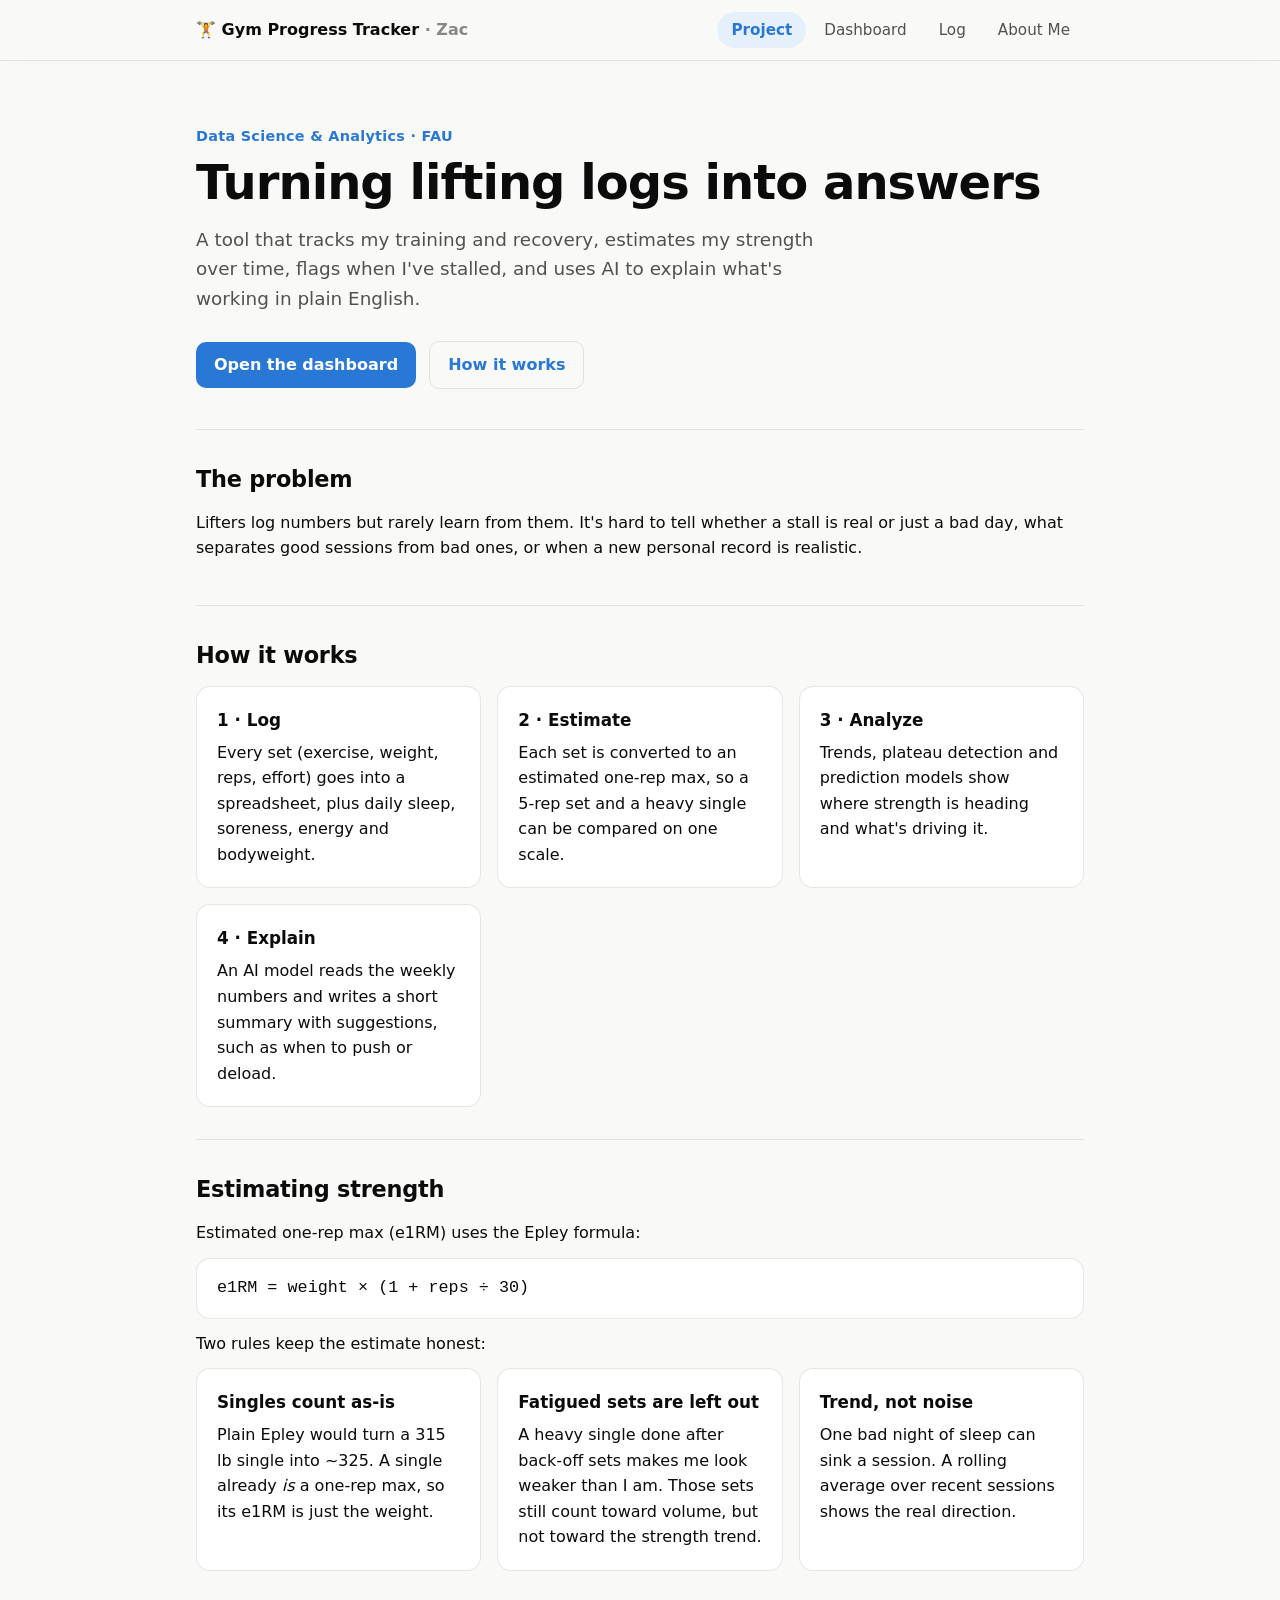
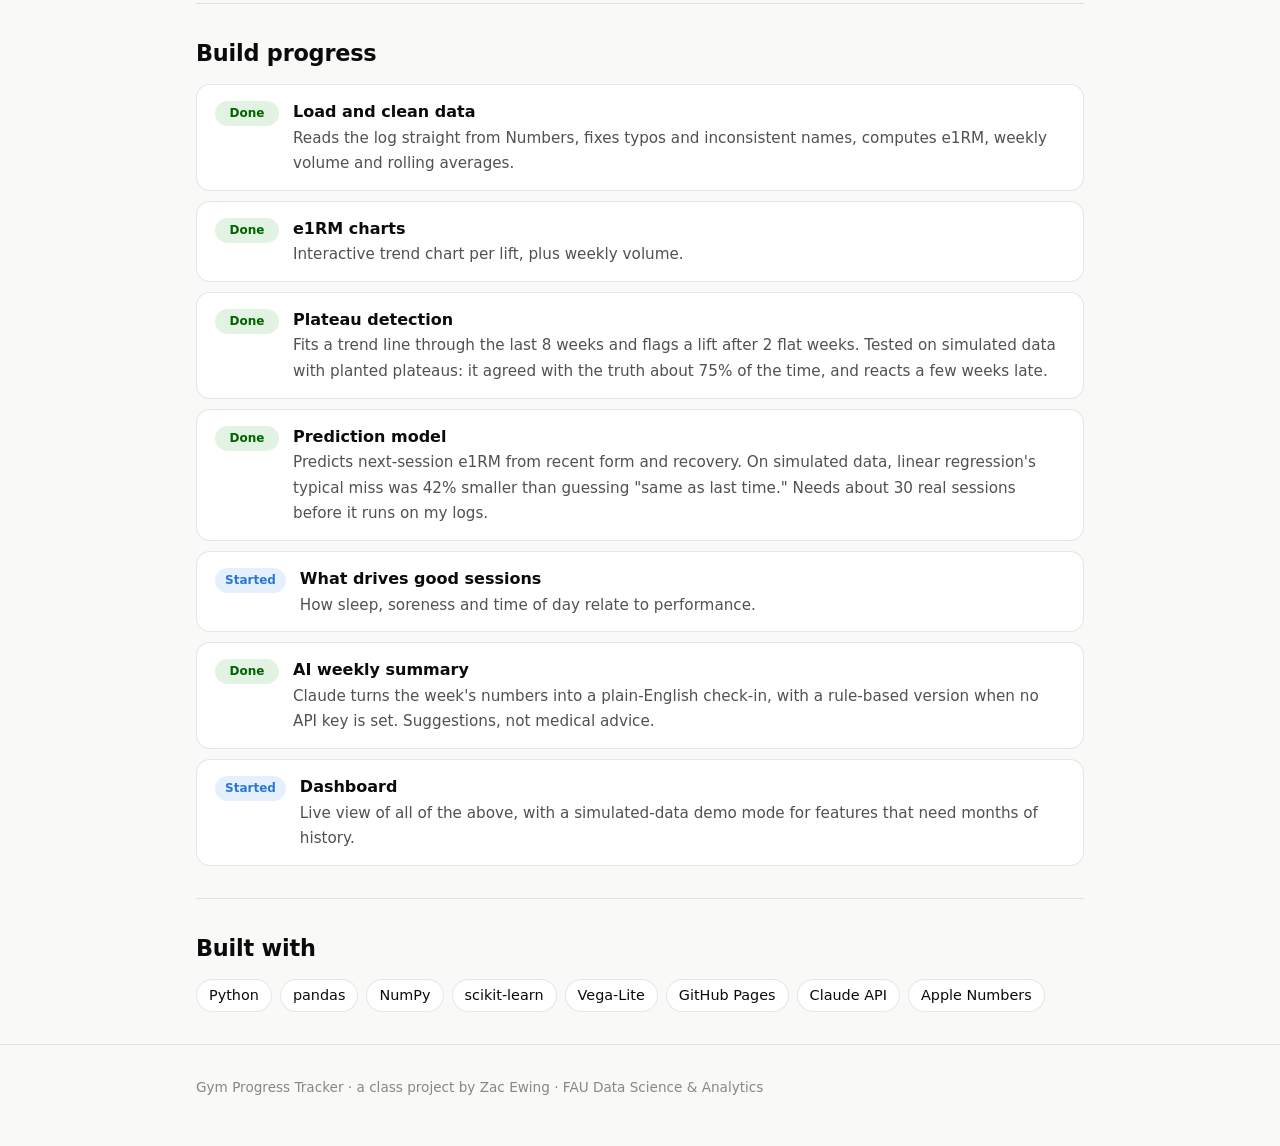
==== website/index.html @ 011eb7ac "Add gym progress tracker project Log workouts and daily recovery from a local website, track estimat" ====
<!doctype html>
<html lang="en">
<head>
  <meta charset="utf-8">
  <meta name="viewport" content="width=device-width, initial-scale=1">
  <title>Gym Progress Tracker</title>
  <meta name="description" content="An AI-powered gym progress tracker: a Data Science & Analytics project at FAU.">
  <link rel="stylesheet" href="style.css">
</head>
<body>
  <header>
    <div class="wrap">
      <a class="brand" href="index.html">🏋️ Gym Progress Tracker <span class="muted">· Zac</span></a>
      <nav>
        <a href="index.html" aria-current="page">Project</a>
        <a href="dashboard.html">Dashboard</a>
        <a href="log.html">Log</a>
        <a href="about.html">About Me</a>
      </nav>
    </div>
  </header>

  <main class="wrap">
    <div class="hero">
      <p class="eyebrow">Data Science &amp; Analytics · FAU</p>
      <h1>Turning lifting logs into answers</h1>
      <p class="lede">
        A tool that tracks my training and recovery, estimates my strength over time,
        flags when I've stalled, and uses AI to explain what's working in plain English.
      </p>
      <a class="button" href="dashboard.html">Open the dashboard</a>
      <a class="button secondary" href="#how">How it works</a>
    </div>

    <section>
      <h2>The problem</h2>
      <p>
        Lifters log numbers but rarely learn from them. It's hard to tell whether a stall
        is real or just a bad day, what separates good sessions from bad ones, or when a
        new personal record is realistic.
      </p>
    </section>

    <section id="how">
      <h2>How it works</h2>
      <div class="grid">
        <div class="card">
          <h3>1 · Log</h3>
          <p>Every set (exercise, weight, reps, effort) goes into a spreadsheet, plus daily sleep, soreness, energy and bodyweight.</p>
        </div>
        <div class="card">
          <h3>2 · Estimate</h3>
          <p>Each set is converted to an estimated one-rep max, so a 5-rep set and a heavy single can be compared on one scale.</p>
        </div>
        <div class="card">
          <h3>3 · Analyze</h3>
          <p>Trends, plateau detection and prediction models show where strength is heading and what's driving it.</p>
        </div>
        <div class="card">
          <h3>4 · Explain</h3>
          <p>An AI model reads the weekly numbers and writes a short summary with suggestions, such as when to push or deload.</p>
        </div>
      </div>
    </section>

    <section>
      <h2>Estimating strength</h2>
      <p>Estimated one-rep max (e1RM) uses the Epley formula:</p>
      <p class="formula">e1RM = weight × (1 + reps ÷ 30)</p>
      <p>Two rules keep the estimate honest:</p>
      <div class="grid">
        <div class="card">
          <h3>Singles count as-is</h3>
          <p>Plain Epley would turn a 315 lb single into ~325. A single already <em>is</em> a one-rep max, so its e1RM is just the weight.</p>
        </div>
        <div class="card">
          <h3>Fatigued sets are left out</h3>
          <p>A heavy single done after back-off sets makes me look weaker than I am. Those sets still count toward volume, but not toward the strength trend.</p>
        </div>
        <div class="card">
          <h3>Trend, not noise</h3>
          <p>One bad night of sleep can sink a session. A rolling average over recent sessions shows the real direction.</p>
        </div>
      </div>
    </section>

    <section>
      <h2>Build progress</h2>
      <ol class="steps">
        <li><span class="badge done">Done</span><div><strong>Load and clean data</strong><span class="desc">Reads the log straight from Numbers, fixes typos and inconsistent names, computes e1RM, weekly volume and rolling averages.</span></div></li>
        <li><span class="badge done">Done</span><div><strong>e1RM charts</strong><span class="desc">Interactive trend chart per lift, plus weekly volume.</span></div></li>
        <li><span class="badge done">Done</span><div><strong>Plateau detection</strong><span class="desc">Fits a trend line through the last 8 weeks and flags a lift after 2 flat weeks. Tested on simulated data with planted plateaus: it agreed with the truth about 75% of the time, and reacts a few weeks late.</span></div></li>
        <li><span class="badge done">Done</span><div><strong>Prediction model</strong><span class="desc">Predicts next-session e1RM from recent form and recovery. On simulated data, linear regression's typical miss was 42% smaller than guessing "same as last time." Needs about 30 real sessions before it runs on my logs.</span></div></li>
        <li><span class="badge wip">Started</span><div><strong>What drives good sessions</strong><span class="desc">How sleep, soreness and time of day relate to performance.</span></div></li>
        <li><span class="badge done">Done</span><div><strong>AI weekly summary</strong><span class="desc">Claude turns the week's numbers into a plain-English check-in, with a rule-based version when no API key is set. Suggestions, not medical advice.</span></div></li>
        <li><span class="badge wip">Started</span><div><strong>Dashboard</strong><span class="desc">Live view of all of the above, with a simulated-data demo mode for features that need months of history.</span></div></li>
      </ol>
    </section>

    <section>
      <h2>Built with</h2>
      <ul class="chips">
        <li>Python</li><li>pandas</li><li>NumPy</li><li>scikit-learn</li>
        <li>Vega-Lite</li><li>GitHub Pages</li><li>Claude API</li><li>Apple Numbers</li>
      </ul>
    </section>
  </main>

  <footer>
    <div class="wrap">Gym Progress Tracker · a class project by Zac Ewing · FAU Data Science &amp; Analytics</div>
  </footer>
</body>
</html>
---- website/style.css ----
/* Shared styles for every page of the project site.
   Colors are defined once as variables, with a dark-mode set below. */
:root {
  --bg: #f9f9f7;
  --surface: #ffffff;
  --text: #0b0b0b;
  --text-2: #52514e;
  --muted: #898781;
  --border: rgba(11, 11, 11, 0.10);
  --accent: #2a78d6;
  --accent-soft: #e6f0fc;
  --done: #006300;
  --done-soft: #e3f3e3;
  --todo-soft: #f0efec;
  --placeholder: #fff3c4;
  --radius: 14px;
  /* Chart colors (validated categorical palette, light-mode steps) */
  --series-1: #2a78d6;
  --series-2: #eb6834;
  --series-3: #1baf7a;
  --grid: #e1e0d9;
  --axis: #c3c2b7;
  color-scheme: light;
}
@media (prefers-color-scheme: dark) {
  :root:not([data-theme="light"]) {
    --bg: #0d0d0d;
    --surface: #1a1a19;
    --text: #f0efec;
    --text-2: #c3c2b7;
    --muted: #898781;
    --border: rgba(255, 255, 255, 0.10);
    --accent: #5598e7;
    --accent-soft: #16263a;
    --done: #0ca30c;
    --done-soft: #142614;
    --todo-soft: #262624;
    --placeholder: #4a3d10;
    --series-1: #3987e5;
    --series-2: #d95926;
    --series-3: #199e70;
    --grid: #2c2c2a;
    --axis: #383835;
    color-scheme: dark;
  }
}

* { box-sizing: border-box; }
/* Elements marked hidden stay hidden, even if a class gives them a display style. */
[hidden] { display: none !important; }

body {
  margin: 0;
  background: var(--bg);
  color: var(--text);
  font-family: system-ui, -apple-system, "Segoe UI", sans-serif;
  line-height: 1.6;
}

.wrap { max-width: 920px; margin: 0 auto; padding: 0 16px; }

/* ---------- Top bar with tabs ---------- */
header {
  position: sticky; top: 0; z-index: 10;
  background: color-mix(in srgb, var(--bg) 85%, transparent);
  backdrop-filter: blur(8px);
  border-bottom: 1px solid var(--border);
}
header .wrap { display: flex; align-items: center; justify-content: space-between; gap: 16px; height: 60px; }
.brand { font-weight: 700; color: var(--text); text-decoration: none; white-space: nowrap; }
nav { display: flex; gap: 4px; }
nav a {
  padding: 6px 14px; border-radius: 999px;
  color: var(--text-2); text-decoration: none; font-size: 0.95rem;
}
nav a:hover { background: var(--todo-soft); color: var(--text); }
nav a[aria-current="page"] { background: var(--accent-soft); color: var(--accent); font-weight: 600; }

/* ---------- Page sections ---------- */
.hero { padding: 64px 0 40px; }
.eyebrow { color: var(--accent); font-weight: 600; font-size: 0.9rem; letter-spacing: 0.02em; margin: 0 0 8px; }
h1 { font-size: clamp(2rem, 6vw, 3rem); line-height: 1.1; margin: 0 0 16px; letter-spacing: -0.02em; }
.lede { font-size: 1.15rem; color: var(--text-2); max-width: 640px; margin: 0 0 28px; }
h2 { font-size: 1.4rem; margin: 0 0 12px; letter-spacing: -0.01em; }
h3 { font-size: 1.05rem; margin: 0 0 6px; }
section { padding: 32px 0; border-top: 1px solid var(--border); }
p { margin: 0 0 12px; }
.muted { color: var(--muted); }
code {
  font-family: ui-monospace, "SF Mono", Menlo, monospace; font-size: 0.9em;
  background: var(--todo-soft); padding: 1px 6px; border-radius: 6px;
}

.button {
  display: inline-block; padding: 10px 18px; border-radius: 10px;
  background: var(--accent); color: #fff; text-decoration: none; font-weight: 600;
}
.button.secondary { background: transparent; color: var(--accent); border: 1px solid var(--border); }
.button + .button { margin-left: 8px; }
.note { font-size: 0.85rem; color: var(--muted); margin-top: 10px; }

/* ---------- Cards ---------- */
.grid { display: grid; grid-template-columns: repeat(auto-fit, minmax(240px, 1fr)); gap: 16px; }
.card {
  background: var(--surface); border: 1px solid var(--border);
  border-radius: var(--radius); padding: 20px;
}
.card p:last-child { margin-bottom: 0; }

/* ---------- Build progress list ---------- */
.steps { list-style: none; padding: 0; margin: 0; display: grid; gap: 10px; }
.steps li {
  display: flex; gap: 14px; align-items: flex-start;
  background: var(--surface); border: 1px solid var(--border);
  border-radius: var(--radius); padding: 14px 18px;
}
.badge {
  flex: none; font-size: 0.75rem; font-weight: 700; padding: 3px 10px;
  border-radius: 999px; margin-top: 2px; min-width: 64px; text-align: center;
}
.badge.done { background: var(--done-soft); color: var(--done); }
.badge.todo { background: var(--todo-soft); color: var(--muted); }
.badge.wip { background: var(--accent-soft); color: var(--accent); }
.steps strong { display: block; }
.steps span.desc { color: var(--text-2); font-size: 0.95rem; }

.formula {
  background: var(--surface); border: 1px solid var(--border); border-radius: var(--radius);
  padding: 16px 20px; font-family: ui-monospace, "SF Mono", Menlo, monospace; font-size: 1.05rem;
}

.chips { display: flex; flex-wrap: wrap; gap: 8px; padding: 0; margin: 0; list-style: none; }
.chips li { background: var(--surface); border: 1px solid var(--border); padding: 4px 12px; border-radius: 999px; font-size: 0.9rem; }

/* ---------- About page ---------- */
.profile { display: flex; gap: 28px; align-items: center; flex-wrap: wrap; }
.avatar {
  width: 120px; height: 120px; border-radius: 50%; flex: none;
  background: var(--accent-soft); color: var(--accent);
  display: grid; place-items: center; font-size: 2.6rem; font-weight: 700;
}
.links { list-style: none; padding: 0; margin: 0; display: grid; gap: 10px; }
.links li { display: flex; gap: 12px; align-items: baseline; }
.links .label { min-width: 90px; color: var(--muted); font-size: 0.9rem; }
.links a { color: var(--accent); }

/* Highlighted text = something you still need to fill in. Delete the
   class="todo" once you've replaced it with your own words. */
.todo { background: var(--placeholder); border-radius: 4px; padding: 0 4px; }

footer { padding: 32px 0 48px; border-top: 1px solid var(--border); color: var(--muted); font-size: 0.85rem; }

@media (max-width: 520px) {
  .brand span { display: none; }
  .button + .button { margin: 8px 0 0; }
}

/* ---------- Log page ---------- */
.hero.compact { padding: 48px 0 24px; }
.hero.compact .lede { margin-bottom: 12px; }

.tabs { display: flex; gap: 4px; border-bottom: 1px solid var(--border); margin-bottom: 8px; }
.tabs button {
  font: inherit; background: none; border: none; cursor: pointer;
  padding: 10px 16px; color: var(--text-2); border-bottom: 2px solid transparent; margin-bottom: -1px;
}
.tabs button[aria-selected="true"] { color: var(--accent); border-bottom-color: var(--accent); font-weight: 600; }
.panel { border-top: none; padding-top: 16px; }

.form { display: grid; gap: 18px; }
.fields { display: grid; grid-template-columns: repeat(auto-fit, minmax(160px, 1fr)); gap: 14px; }
.form label { display: grid; gap: 6px; font-size: 0.9rem; font-weight: 600; color: var(--text-2); }
.form input, .form select {
  font: inherit; font-weight: 400; color: var(--text);
  background: var(--bg); border: 1px solid var(--border); border-radius: 10px;
  padding: 10px 12px; min-height: 44px; width: 100%;
}
.form input:focus, .form select:focus { outline: 2px solid var(--accent); outline-offset: 1px; }
.form label.check { display: flex; gap: 10px; align-items: flex-start; font-weight: 400; }
.form label.check input { width: 20px; height: 20px; min-height: 0; margin-top: 3px; flex: none; }
.actions { display: flex; align-items: center; gap: 14px; flex-wrap: wrap; }
button.button { font: inherit; font-weight: 600; border: none; cursor: pointer; }
button.button.secondary { border: 1px solid var(--border); }
.button.small { padding: 6px 12px; font-size: 0.9rem; }

.status { font-size: 0.95rem; }
.status.ok { color: var(--done); }
.status.error { color: #d03b3b; }
p.status.error { background: var(--surface); border: 1px solid var(--border); border-radius: 10px; padding: 12px 14px; }

.recent { margin-top: 28px; }
.recent-head { display: flex; align-items: center; justify-content: space-between; gap: 12px; margin-bottom: 12px; }
.recent-head h2 { margin: 0; }
.table-wrap { overflow-x: auto; background: var(--surface); border: 1px solid var(--border); border-radius: var(--radius); }
table { width: 100%; border-collapse: collapse; font-size: 0.95rem; }
th, td { padding: 10px 14px; text-align: left; white-space: nowrap; border-bottom: 1px solid var(--border); }
th { color: var(--muted); font-weight: 600; font-size: 0.85rem; }
tbody tr:last-child td { border-bottom: none; }
.num { text-align: right; font-variant-numeric: tabular-nums; }

/* ---------- Dashboard page ---------- */
.toolbar { display: flex; gap: 12px; flex-wrap: wrap; align-items: center; }
.status-note {
  background: var(--surface); border: 1px solid var(--border); border-radius: 10px;
  padding: 10px 14px; margin: 12px 0 0; color: var(--text-2); font-size: 0.95rem;
}
.segmented {
  display: inline-flex; flex-wrap: wrap; gap: 2px; padding: 3px;
  background: var(--todo-soft); border-radius: 999px;
}
.segmented button {
  font: inherit; font-size: 0.9rem; border: none; background: none; cursor: pointer;
  padding: 6px 14px; border-radius: 999px; color: var(--text-2); min-height: 36px;
}
.segmented button[aria-checked="true"] { background: var(--surface); color: var(--text); font-weight: 600; box-shadow: 0 1px 2px rgba(0,0,0,0.12); }
.section-head { display: flex; justify-content: space-between; align-items: center; gap: 12px; flex-wrap: wrap; margin-bottom: 12px; }
.section-head h2 { margin: 0; }

.lift-cards { display: grid; grid-template-columns: repeat(auto-fit, minmax(200px, 1fr)); gap: 14px; }
.lift-card { display: grid; gap: 4px; }
.lift-card .big { font-size: 2rem; font-weight: 700; letter-spacing: -0.02em; line-height: 1.15; }
.lift-card .unit { font-size: 1rem; font-weight: 500; color: var(--muted); }
.delta { font-size: 0.9rem; }
.delta.up { color: var(--done); }
.delta.down { color: var(--text-2); }
.lift-status { margin-top: 8px; padding-top: 10px; border-top: 1px solid var(--border); font-size: 0.92rem; }

.chart-card { background: var(--surface); border: 1px solid var(--border); border-radius: var(--radius); padding: 14px 14px 6px; margin-bottom: 8px; }
.chart { width: 100%; min-height: 40px; }
.details { margin-top: 12px; }
.details summary { cursor: pointer; font-weight: 600; }
.details[open] summary { margin-bottom: 10px; }

.model-grid { display: grid; grid-template-columns: minmax(0, 3fr) minmax(0, 2fr); gap: 16px; align-items: start; }
.model-grid .table-wrap { margin-top: 8px; }
@media (max-width: 760px) { .model-grid { grid-template-columns: minmax(0, 1fr); } }
.forecast { gap: 14px; }
.forecast h3 { margin: 0; }
.forecast label output { float: right; font-weight: 600; color: var(--text); }
.forecast input[type="range"] { padding: 0; min-height: 28px; accent-color: var(--accent); border: none; background: none; }
.forecast-result { display: grid; gap: 2px; padding: 12px 14px; background: var(--bg); border-radius: 10px; }
.forecast-result strong { font-size: 1.8rem; letter-spacing: -0.02em; }

.inline-select { display: flex; gap: 8px; align-items: center; color: var(--text-2); font-size: 0.9rem; }
.inline-select select {
  font: inherit; color: var(--text); background: var(--surface);
  border: 1px solid var(--border); border-radius: 10px; padding: 8px 10px; min-height: 40px;
}
.summary p { margin: 0 0 10px; }
.summary ul { margin: 0 0 10px; padding-left: 20px; }
.summary em { color: var(--muted); }
.vg-tooltip { font-family: system-ui, -apple-system, "Segoe UI", sans-serif !important; }
.importance { margin-top: 16px; }
.importance h3 { margin: 0 0 8px; }
.lift-status span[aria-hidden] { margin-right: 4px; }

/* Phones: the site name and four tabs don't fit on one line, so stack them. */
@media (max-width: 600px) {
  header .wrap { height: auto; flex-wrap: wrap; gap: 4px; padding-top: 10px; padding-bottom: 8px; }
  nav { width: 100%; overflow-x: auto; }
  nav a { padding: 6px 10px; white-space: nowrap; }
}

@media (max-width: 480px) {
  th, td { padding: 9px 10px; }
  .chart-card { padding: 10px 8px 4px; }
}
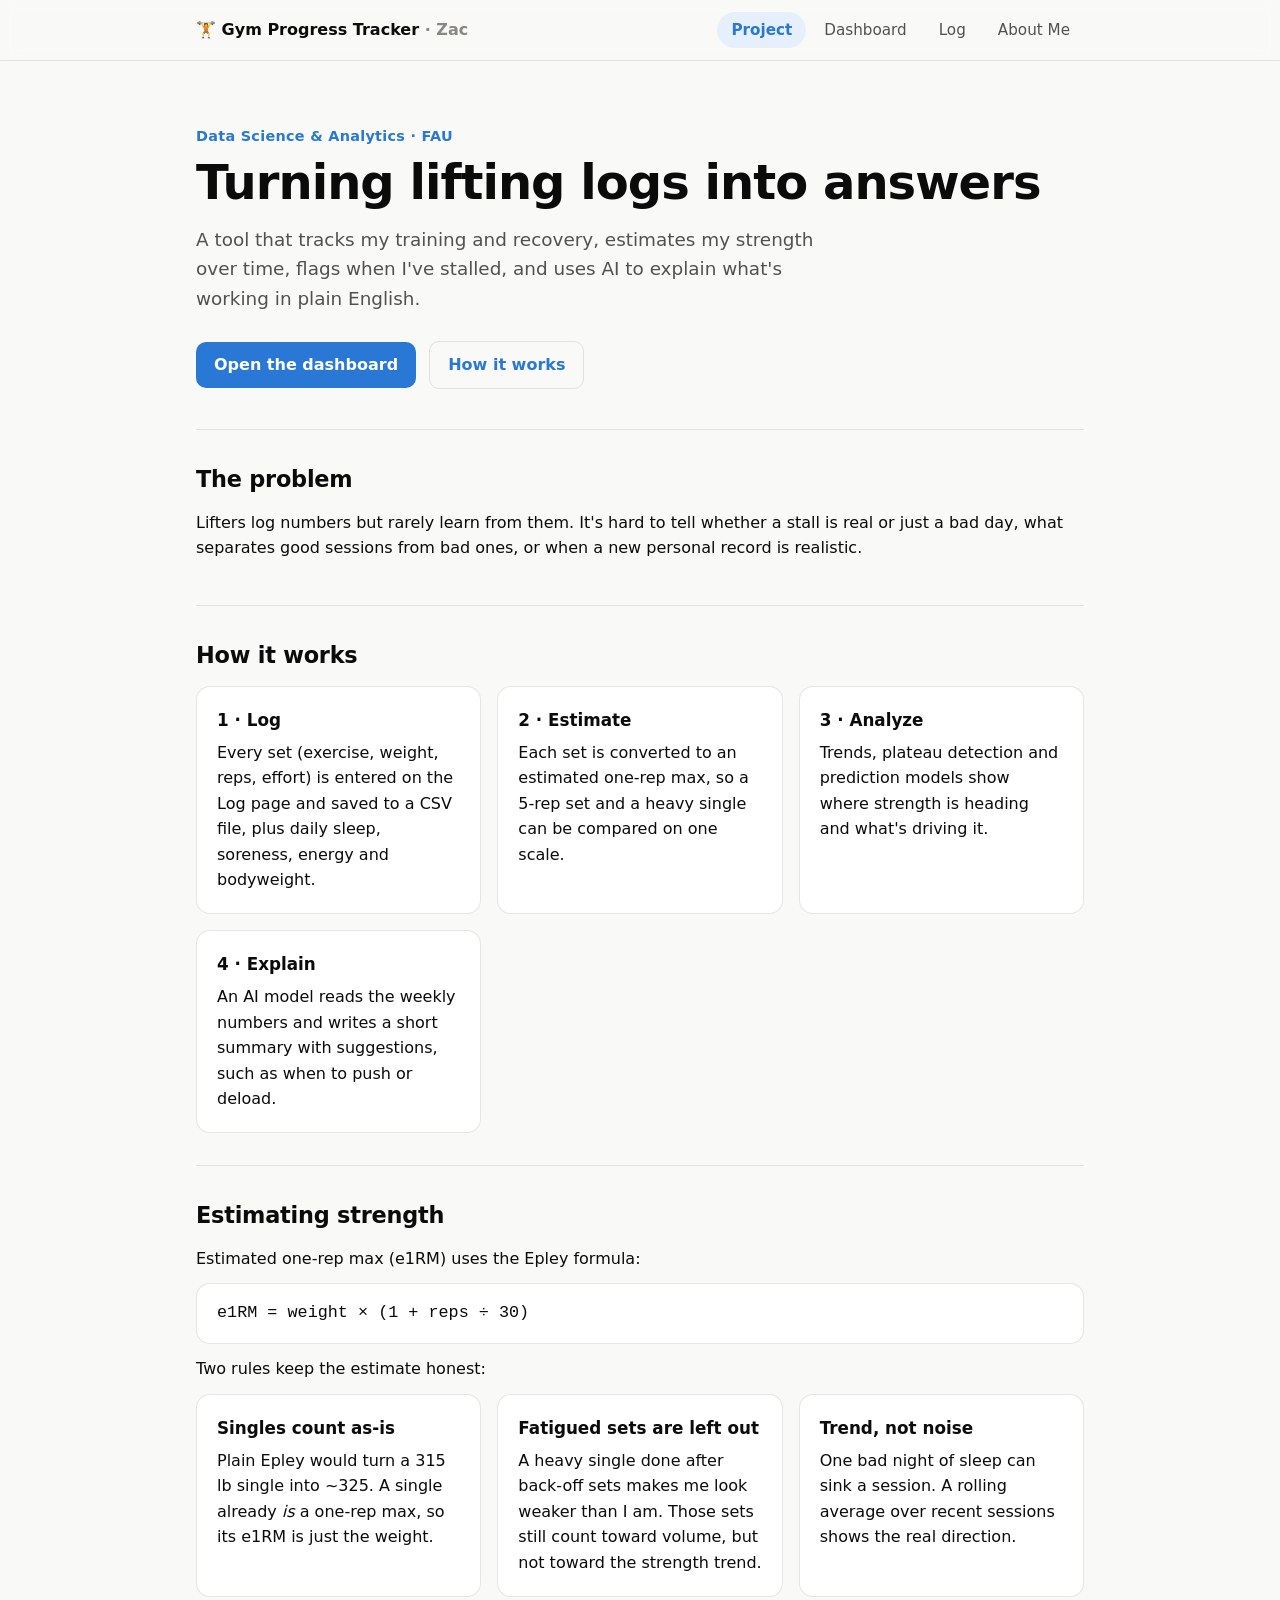
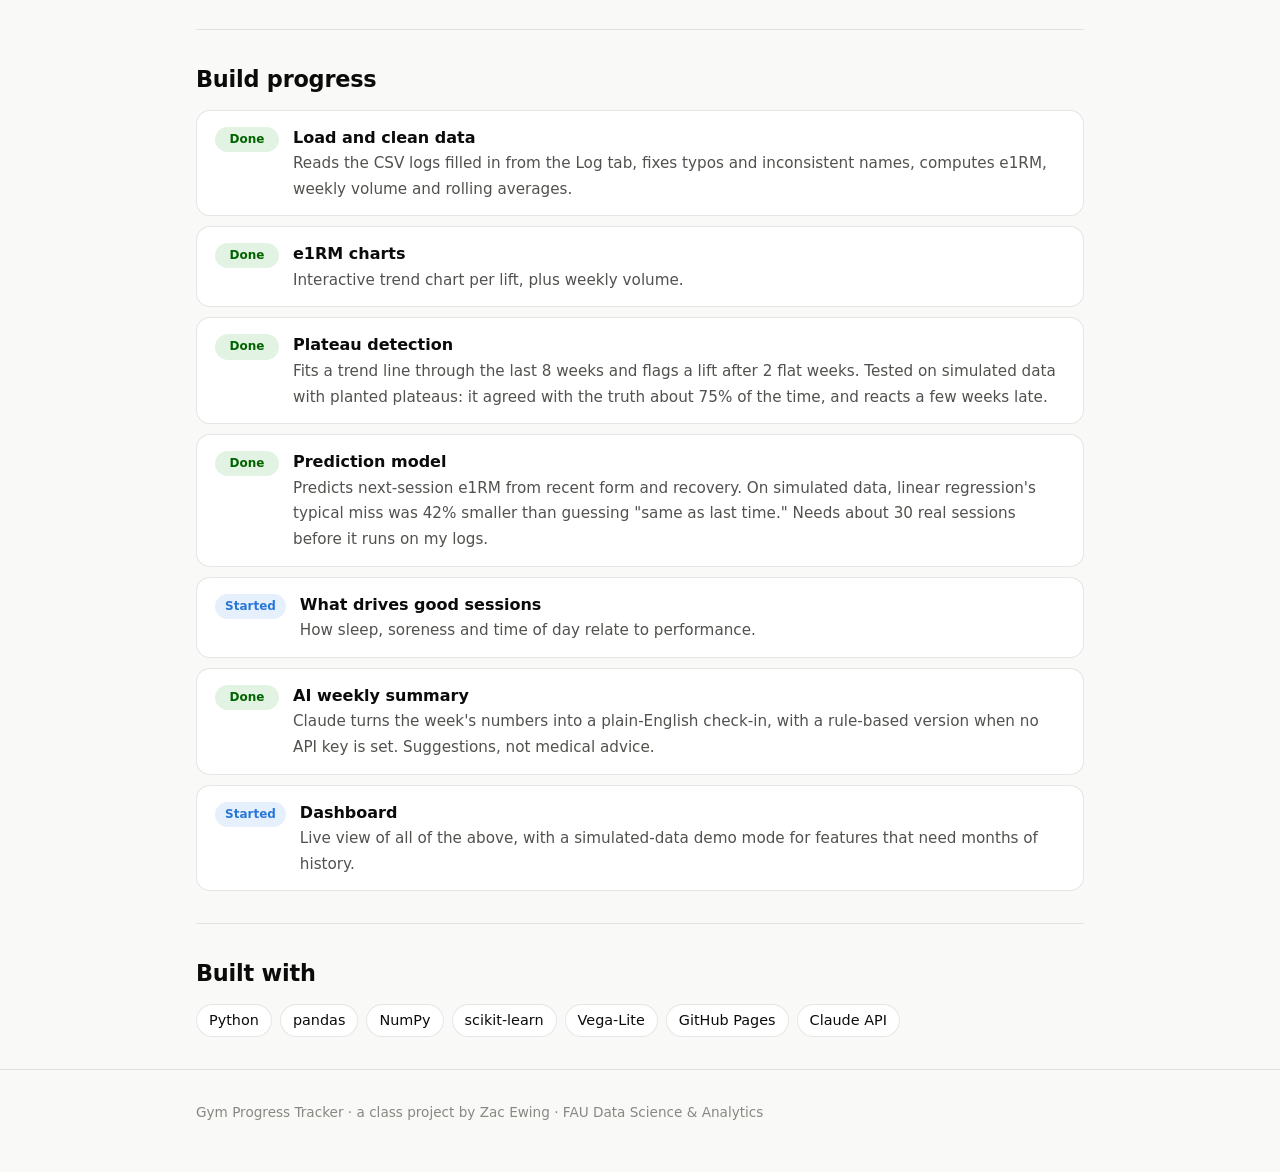
==== commit fe7bfdc2: "Show a friendly note on the hosted Log page; update home page text On GitHub Pages there's no server" ====
--- a/website/index.html
+++ b/website/index.html
@@ -46,7 +46,7 @@
       <div class="grid">
         <div class="card">
           <h3>1 · Log</h3>
-          <p>Every set (exercise, weight, reps, effort) goes into a spreadsheet, plus daily sleep, soreness, energy and bodyweight.</p>
+          <p>Every set (exercise, weight, reps, effort) is entered on the Log page and saved to a CSV file, plus daily sleep, soreness, energy and bodyweight.</p>
         </div>
         <div class="card">
           <h3>2 · Estimate</h3>
@@ -87,7 +87,7 @@
     <section>
       <h2>Build progress</h2>
       <ol class="steps">
-        <li><span class="badge done">Done</span><div><strong>Load and clean data</strong><span class="desc">Reads the log straight from Numbers, fixes typos and inconsistent names, computes e1RM, weekly volume and rolling averages.</span></div></li>
+        <li><span class="badge done">Done</span><div><strong>Load and clean data</strong><span class="desc">Reads the CSV logs filled in from the Log tab, fixes typos and inconsistent names, computes e1RM, weekly volume and rolling averages.</span></div></li>
         <li><span class="badge done">Done</span><div><strong>e1RM charts</strong><span class="desc">Interactive trend chart per lift, plus weekly volume.</span></div></li>
         <li><span class="badge done">Done</span><div><strong>Plateau detection</strong><span class="desc">Fits a trend line through the last 8 weeks and flags a lift after 2 flat weeks. Tested on simulated data with planted plateaus: it agreed with the truth about 75% of the time, and reacts a few weeks late.</span></div></li>
         <li><span class="badge done">Done</span><div><strong>Prediction model</strong><span class="desc">Predicts next-session e1RM from recent form and recovery. On simulated data, linear regression's typical miss was 42% smaller than guessing "same as last time." Needs about 30 real sessions before it runs on my logs.</span></div></li>
@@ -101,7 +101,7 @@
       <h2>Built with</h2>
       <ul class="chips">
         <li>Python</li><li>pandas</li><li>NumPy</li><li>scikit-learn</li>
-        <li>Vega-Lite</li><li>GitHub Pages</li><li>Claude API</li><li>Apple Numbers</li>
+        <li>Vega-Lite</li><li>GitHub Pages</li><li>Claude API</li>
       </ul>
     </section>
   </main>
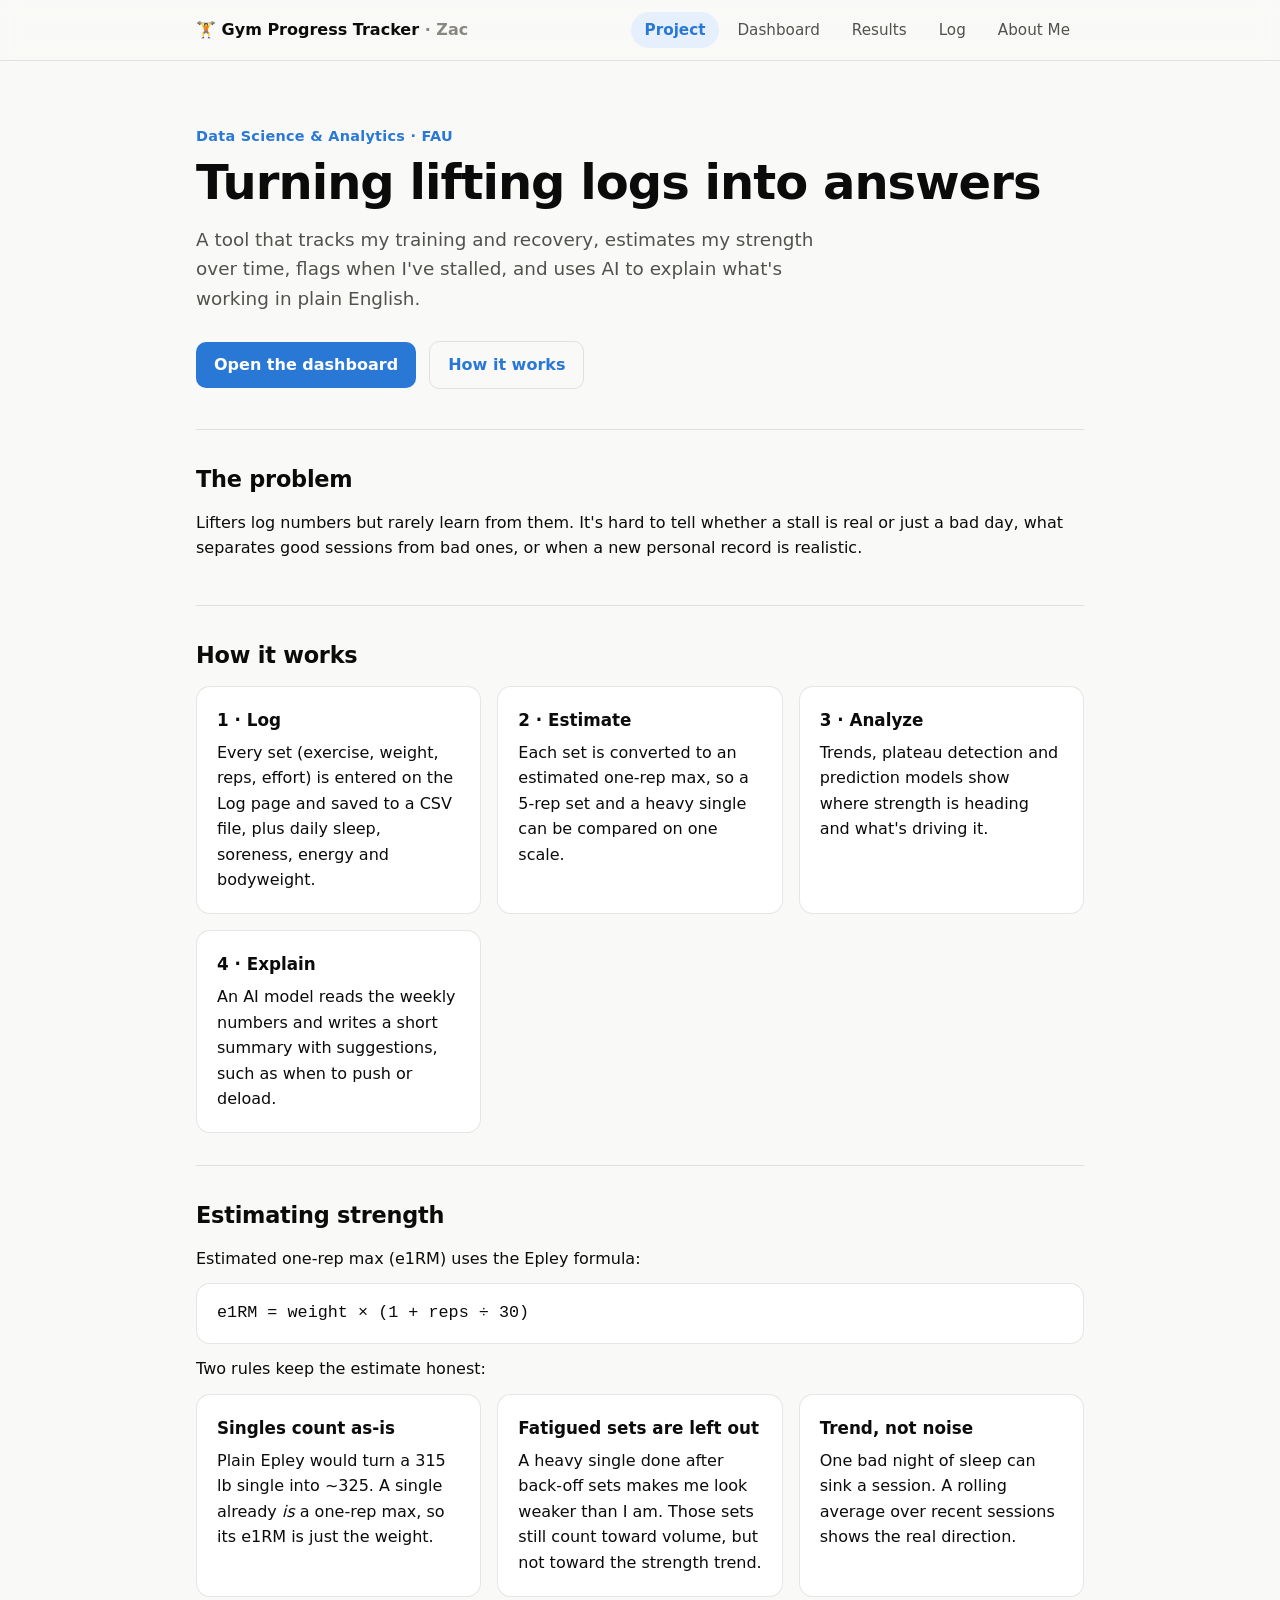
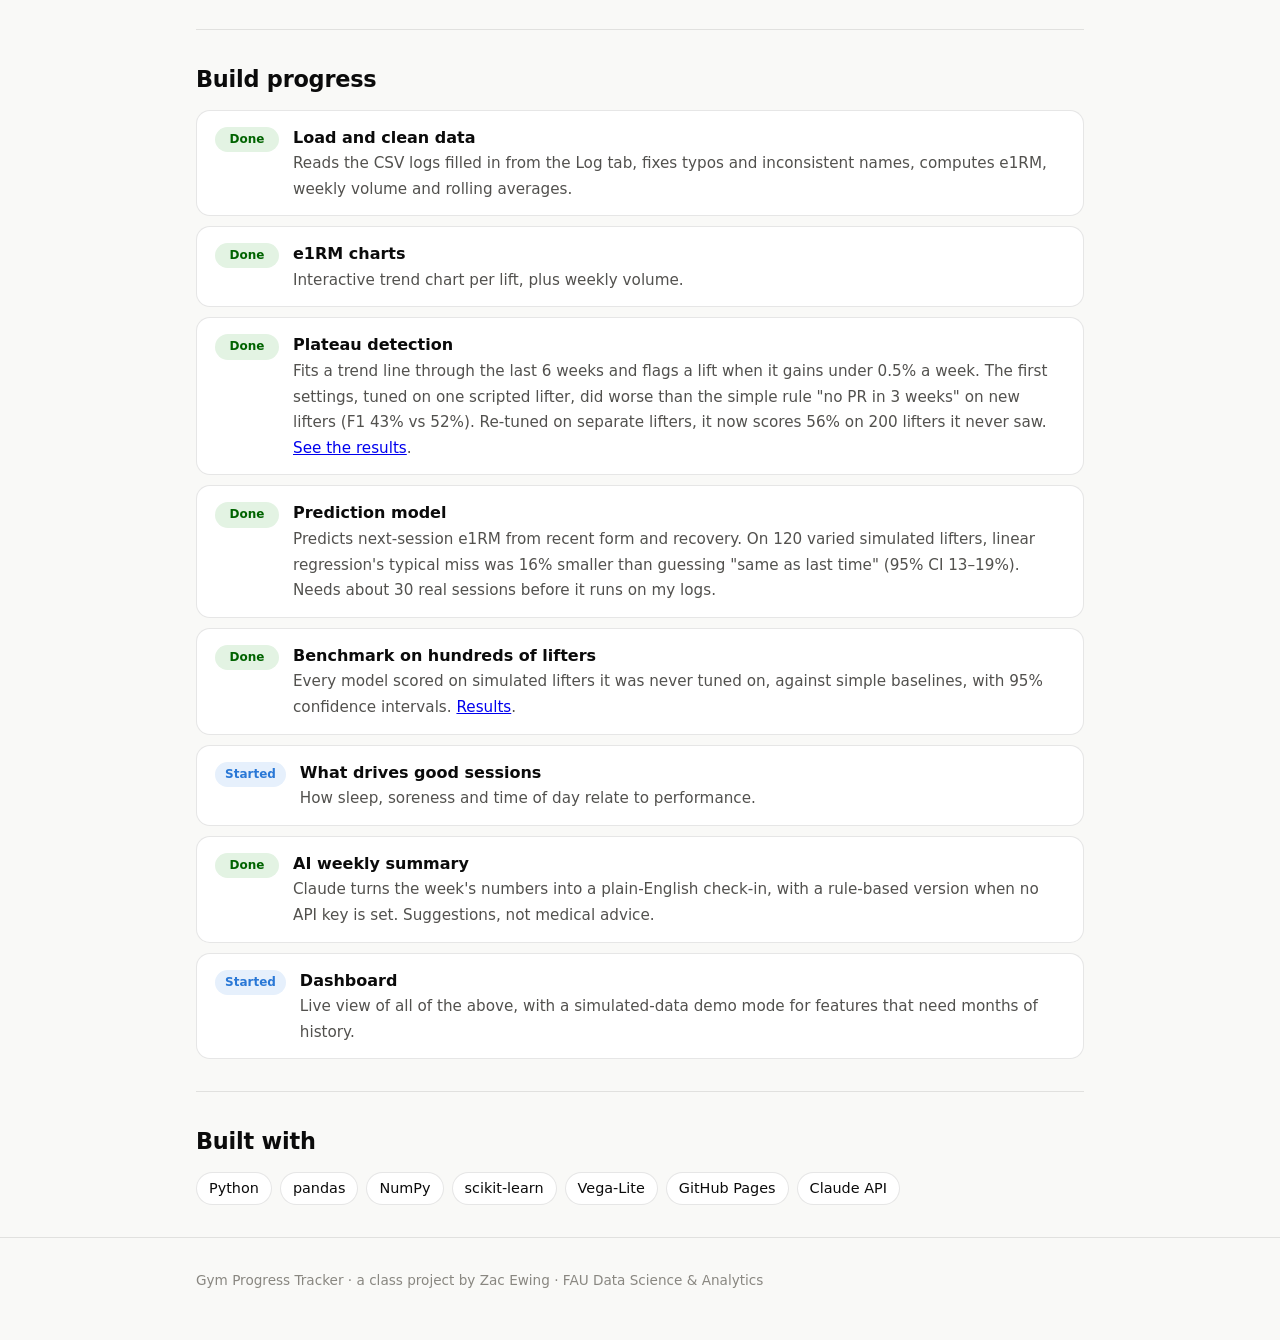
==== commit b3072987: "Benchmark the models on hundreds of simulated lifters; add Results page The old plateau evaluation u" ====
--- a/website/index.html
+++ b/website/index.html
@@ -14,6 +14,7 @@
       <nav>
         <a href="index.html" aria-current="page">Project</a>
         <a href="dashboard.html">Dashboard</a>
+        <a href="results.html">Results</a>
         <a href="log.html">Log</a>
         <a href="about.html">About Me</a>
       </nav>
@@ -89,8 +90,9 @@
       <ol class="steps">
         <li><span class="badge done">Done</span><div><strong>Load and clean data</strong><span class="desc">Reads the CSV logs filled in from the Log tab, fixes typos and inconsistent names, computes e1RM, weekly volume and rolling averages.</span></div></li>
         <li><span class="badge done">Done</span><div><strong>e1RM charts</strong><span class="desc">Interactive trend chart per lift, plus weekly volume.</span></div></li>
-        <li><span class="badge done">Done</span><div><strong>Plateau detection</strong><span class="desc">Fits a trend line through the last 8 weeks and flags a lift after 2 flat weeks. Tested on simulated data with planted plateaus: it agreed with the truth about 75% of the time, and reacts a few weeks late.</span></div></li>
-        <li><span class="badge done">Done</span><div><strong>Prediction model</strong><span class="desc">Predicts next-session e1RM from recent form and recovery. On simulated data, linear regression's typical miss was 42% smaller than guessing "same as last time." Needs about 30 real sessions before it runs on my logs.</span></div></li>
+        <li><span class="badge done">Done</span><div><strong>Plateau detection</strong><span class="desc">Fits a trend line through the last 6 weeks and flags a lift when it gains under 0.5% a week. The first settings, tuned on one scripted lifter, did worse than the simple rule "no PR in 3 weeks" on new lifters (F1 43% vs 52%). Re-tuned on separate lifters, it now scores 56% on 200 lifters it never saw. <a href="results.html">See the results</a>.</span></div></li>
+        <li><span class="badge done">Done</span><div><strong>Prediction model</strong><span class="desc">Predicts next-session e1RM from recent form and recovery. On 120 varied simulated lifters, linear regression's typical miss was 16% smaller than guessing "same as last time" (95% CI 13–19%). Needs about 30 real sessions before it runs on my logs.</span></div></li>
+        <li><span class="badge done">Done</span><div><strong>Benchmark on hundreds of lifters</strong><span class="desc">Every model scored on simulated lifters it was never tuned on, against simple baselines, with 95% confidence intervals. <a href="results.html">Results</a>.</span></div></li>
         <li><span class="badge wip">Started</span><div><strong>What drives good sessions</strong><span class="desc">How sleep, soreness and time of day relate to performance.</span></div></li>
         <li><span class="badge done">Done</span><div><strong>AI weekly summary</strong><span class="desc">Claude turns the week's numbers into a plain-English check-in, with a rule-based version when no API key is set. Suggestions, not medical advice.</span></div></li>
         <li><span class="badge wip">Started</span><div><strong>Dashboard</strong><span class="desc">Live view of all of the above, with a simulated-data demo mode for features that need months of history.</span></div></li>
--- a/website/style.css
+++ b/website/style.css
@@ -13,6 +13,8 @@
   --done-soft: #e3f3e3;
   --todo-soft: #f0efec;
   --placeholder: #fff3c4;
+  --warn: #9a5b00;
+  --warn-soft: #fdf1dc;
   --radius: 14px;
   /* Chart colors (validated categorical palette, light-mode steps) */
   --series-1: #2a78d6;
@@ -36,6 +38,8 @@
     --done-soft: #142614;
     --todo-soft: #262624;
     --placeholder: #4a3d10;
+    --warn: #f0b44c;
+    --warn-soft: #3a2a10;
     --series-1: #3987e5;
     --series-2: #d95926;
     --series-3: #199e70;
@@ -168,7 +172,7 @@
 .panel { border-top: none; padding-top: 16px; }
 
 .form { display: grid; gap: 18px; }
-.fields { display: grid; grid-template-columns: repeat(auto-fit, minmax(160px, 1fr)); gap: 14px; }
+.fields { display: grid; grid-template-columns: repeat(auto-fit, minmax(160px, 1fr)); gap: 14px; align-items: end; }
 .form label { display: grid; gap: 6px; font-size: 0.9rem; font-weight: 600; color: var(--text-2); }
 .form input, .form select {
   font: inherit; font-weight: 400; color: var(--text);
@@ -186,7 +190,28 @@
 .status { font-size: 0.95rem; }
 .status.ok { color: var(--done); }
 .status.error { color: #d03b3b; }
+.status.warn { color: var(--warn); }
+.recommended {
+  font-size: 0.75rem; font-weight: 600; color: var(--warn); background: var(--warn-soft);
+  border-radius: 999px; padding: 1px 8px; margin-left: 4px;
+}
 p.status.error { background: var(--surface); border: 1px solid var(--border); border-radius: 10px; padding: 12px 14px; }
+
+.reminder { display: flex; align-items: center; justify-content: space-between; gap: 12px; flex-wrap: wrap; margin: 0 0 16px; }
+
+.timer { margin-top: 16px; display: grid; gap: 12px; }
+.timer-head { display: flex; align-items: baseline; justify-content: space-between; gap: 12px; flex-wrap: wrap; }
+.timer-head h3 { margin: 0; }
+.timer-head .muted { font-size: 0.85rem; }
+.timer-display {
+  font-size: 3rem; font-weight: 700; line-height: 1.1; text-align: center;
+  font-variant-numeric: tabular-nums; color: var(--muted);
+}
+.timer-display.running { color: var(--text); }
+.timer-display.over { color: var(--done); }
+.timer-bar { height: 6px; border-radius: 999px; background: var(--todo-soft); overflow: hidden; }
+#timer-fill { height: 100%; width: 0%; background: var(--accent); transition: width 0.25s linear; }
+.timer-controls { display: flex; align-items: center; justify-content: space-between; gap: 12px; flex-wrap: wrap; }
 
 .recent { margin-top: 28px; }
 .recent-head { display: flex; align-items: center; justify-content: space-between; gap: 12px; margin-bottom: 12px; }
@@ -265,3 +290,13 @@
   th, td { padding: 9px 10px; }
   .chart-card { padding: 10px 8px 4px; }
 }
+
+/* ---------- Results page ---------- */
+.stat-row { display: grid; grid-template-columns: repeat(auto-fit, minmax(220px, 1fr)); gap: 14px; margin-bottom: 8px; }
+.stat { display: grid; gap: 4px; align-content: start; }
+.stat-big { font-size: 2rem; font-weight: 700; letter-spacing: -0.02em; line-height: 1.15; font-variant-numeric: tabular-nums; }
+.stat-label { color: var(--text-2); font-size: 0.95rem; }
+.stat .note { margin-top: 2px; }
+.results-pair { display: grid; grid-template-columns: repeat(auto-fit, minmax(280px, 1fr)); gap: 14px; }
+.plain-list { margin: 0; padding-left: 20px; display: grid; gap: 10px; }
+#table-detector, #table-model { white-space: normal; }
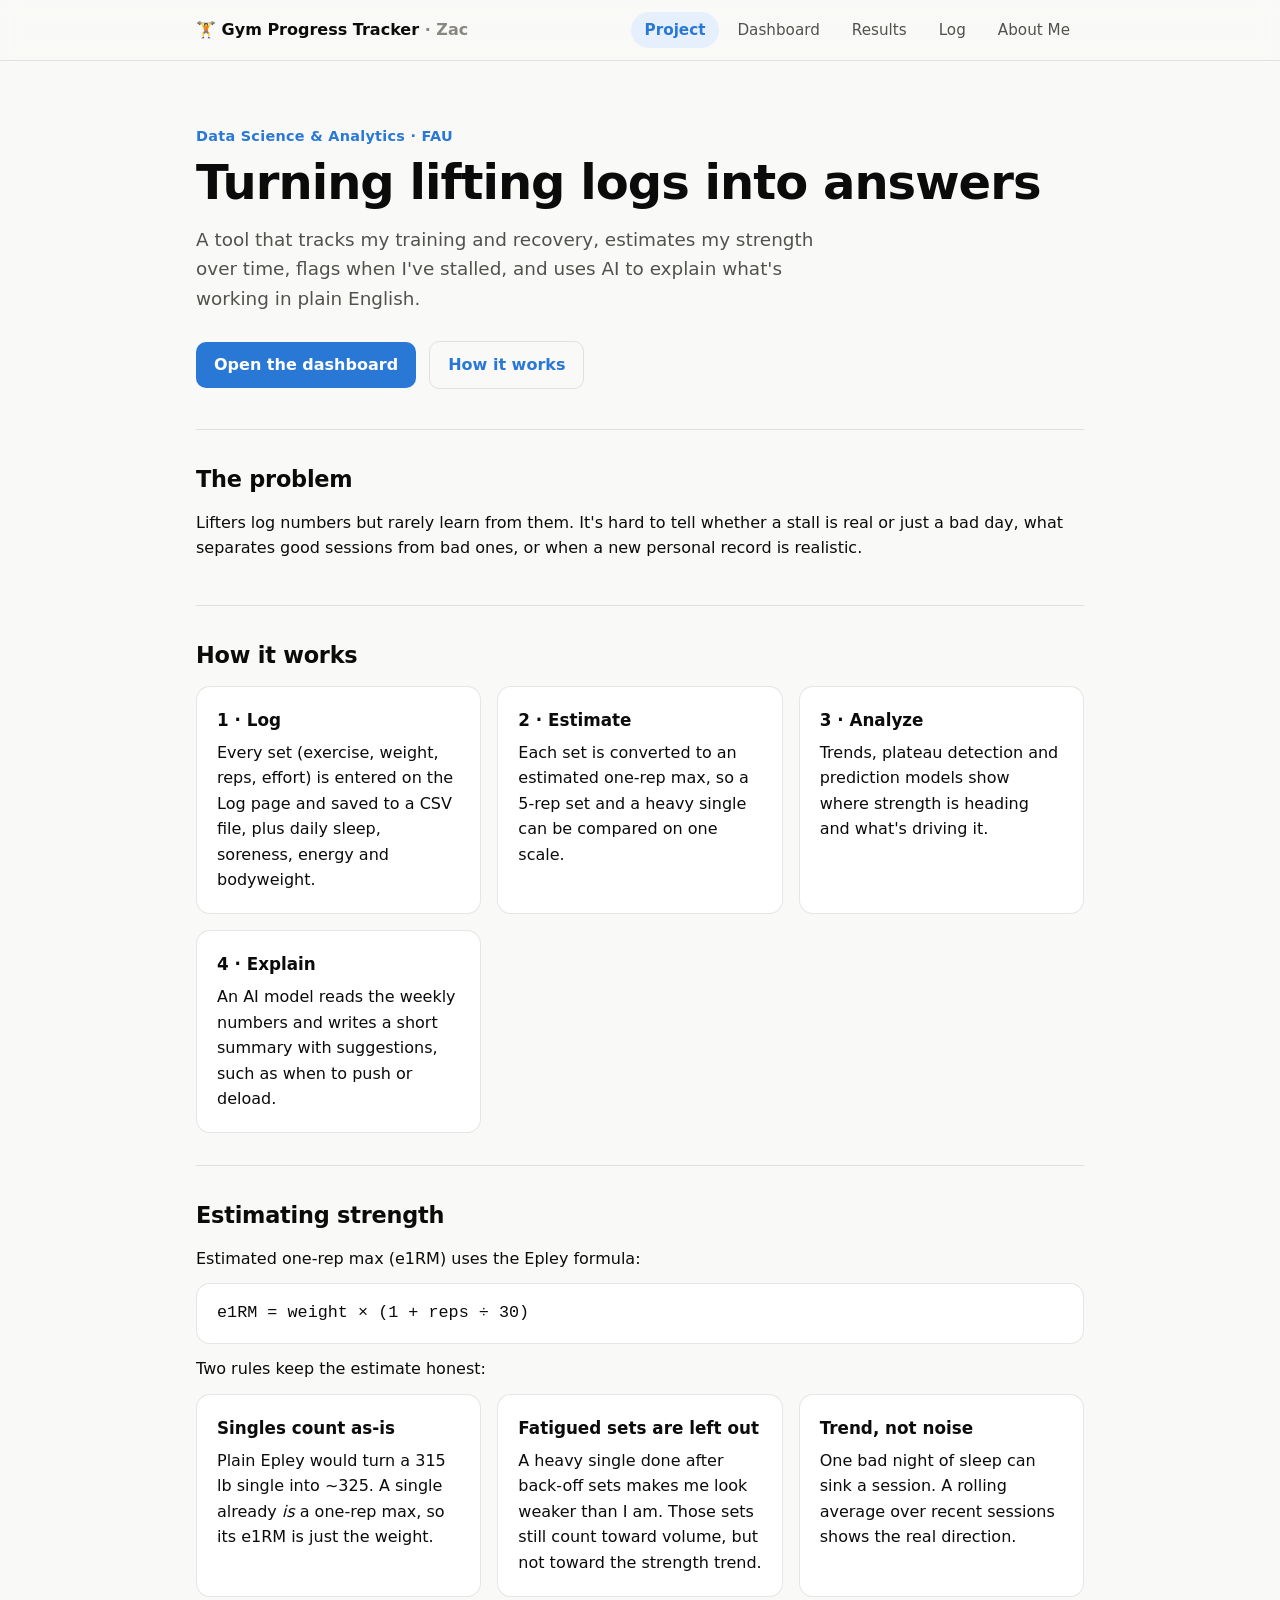
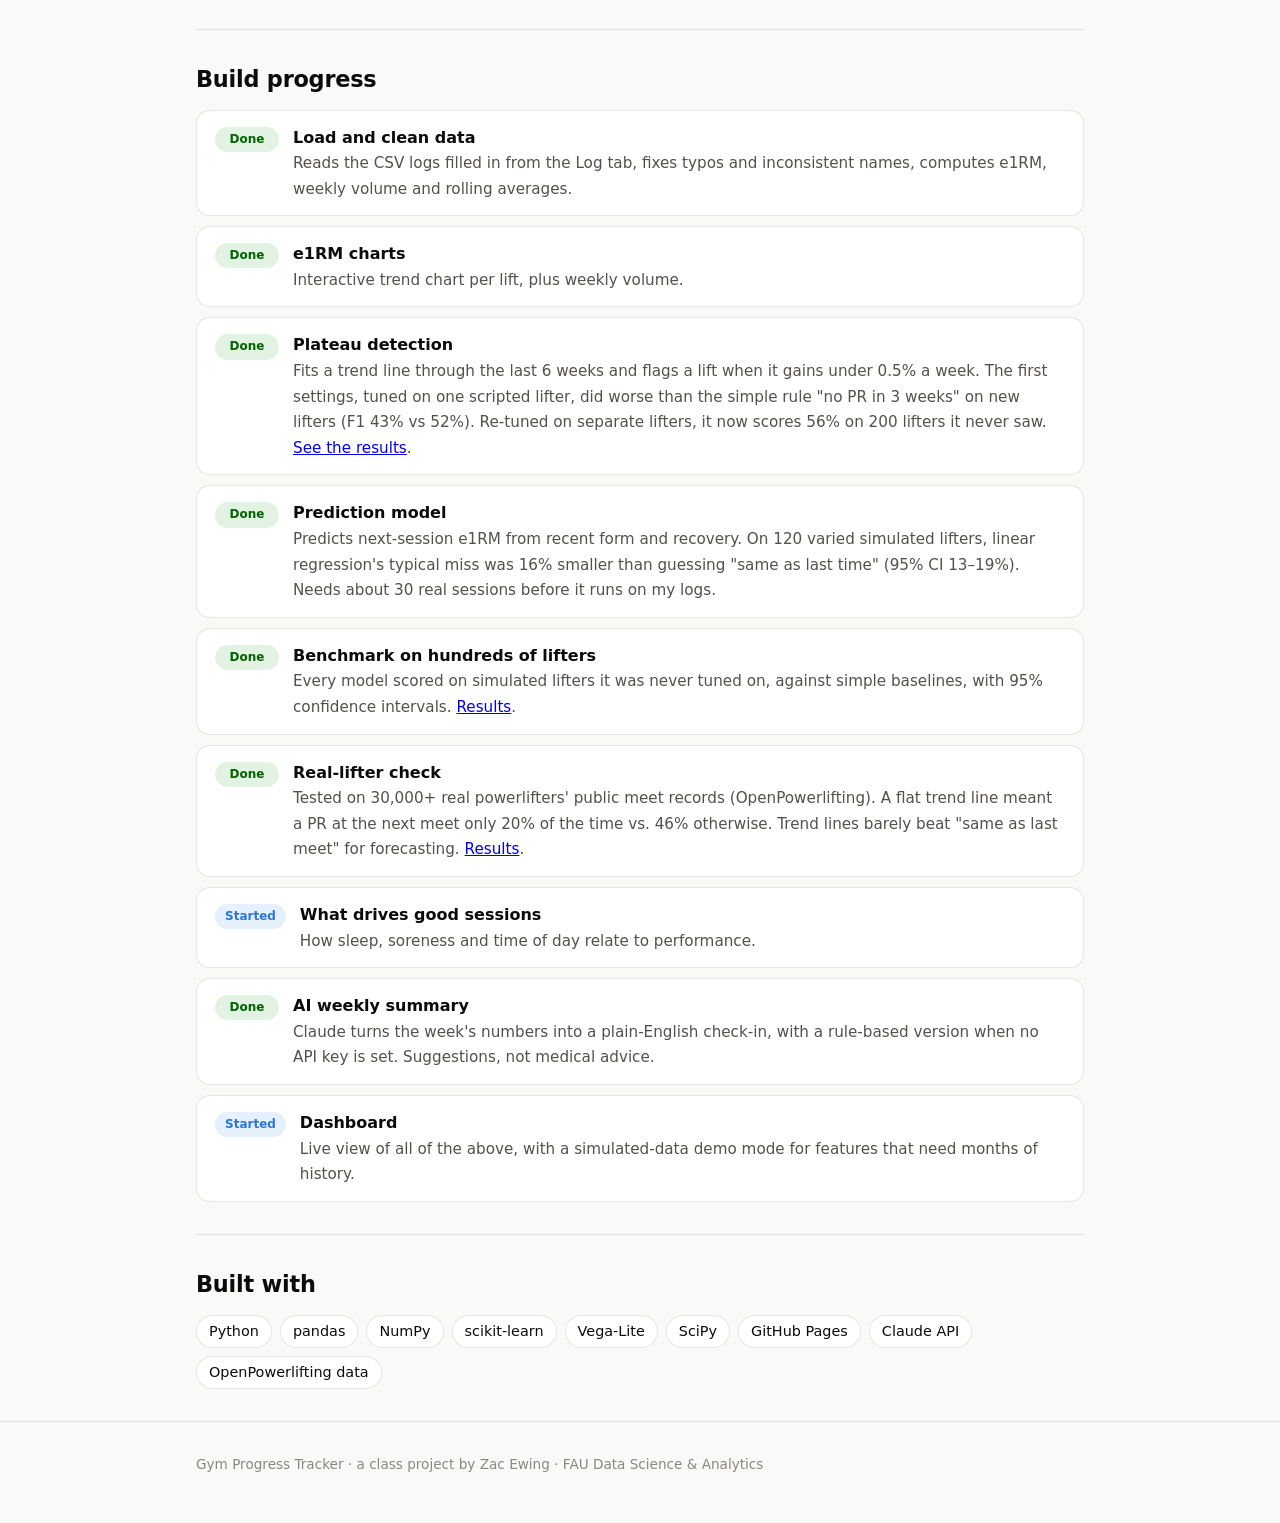
==== commit 867c05d5: "Test the trend-line methods on 30,000+ real lifters; add README src/openpowerlifting.py checks the m" ====
--- a/website/index.html
+++ b/website/index.html
@@ -5,6 +5,7 @@
   <meta name="viewport" content="width=device-width, initial-scale=1">
   <title>Gym Progress Tracker</title>
   <meta name="description" content="An AI-powered gym progress tracker: a Data Science & Analytics project at FAU.">
+  <link rel="icon" href="data:image/svg+xml,<svg xmlns=%22http://www.w3.org/2000/svg%22 viewBox=%220 0 100 100%22><text y=%22.9em%22 font-size=%2290%22>🏋️</text></svg>">
   <link rel="stylesheet" href="style.css">
 </head>
 <body>
@@ -93,6 +94,7 @@
         <li><span class="badge done">Done</span><div><strong>Plateau detection</strong><span class="desc">Fits a trend line through the last 6 weeks and flags a lift when it gains under 0.5% a week. The first settings, tuned on one scripted lifter, did worse than the simple rule "no PR in 3 weeks" on new lifters (F1 43% vs 52%). Re-tuned on separate lifters, it now scores 56% on 200 lifters it never saw. <a href="results.html">See the results</a>.</span></div></li>
         <li><span class="badge done">Done</span><div><strong>Prediction model</strong><span class="desc">Predicts next-session e1RM from recent form and recovery. On 120 varied simulated lifters, linear regression's typical miss was 16% smaller than guessing "same as last time" (95% CI 13–19%). Needs about 30 real sessions before it runs on my logs.</span></div></li>
         <li><span class="badge done">Done</span><div><strong>Benchmark on hundreds of lifters</strong><span class="desc">Every model scored on simulated lifters it was never tuned on, against simple baselines, with 95% confidence intervals. <a href="results.html">Results</a>.</span></div></li>
+        <li><span class="badge done">Done</span><div><strong>Real-lifter check</strong><span class="desc">Tested on 30,000+ real powerlifters' public meet records (OpenPowerlifting). A flat trend line meant a PR at the next meet only 20% of the time vs. 46% otherwise. Trend lines barely beat "same as last meet" for forecasting. <a href="results.html">Results</a>.</span></div></li>
         <li><span class="badge wip">Started</span><div><strong>What drives good sessions</strong><span class="desc">How sleep, soreness and time of day relate to performance.</span></div></li>
         <li><span class="badge done">Done</span><div><strong>AI weekly summary</strong><span class="desc">Claude turns the week's numbers into a plain-English check-in, with a rule-based version when no API key is set. Suggestions, not medical advice.</span></div></li>
         <li><span class="badge wip">Started</span><div><strong>Dashboard</strong><span class="desc">Live view of all of the above, with a simulated-data demo mode for features that need months of history.</span></div></li>
@@ -103,7 +105,7 @@
       <h2>Built with</h2>
       <ul class="chips">
         <li>Python</li><li>pandas</li><li>NumPy</li><li>scikit-learn</li>
-        <li>Vega-Lite</li><li>GitHub Pages</li><li>Claude API</li>
+        <li>Vega-Lite</li><li>SciPy</li><li>GitHub Pages</li><li>Claude API</li><li>OpenPowerlifting data</li>
       </ul>
     </section>
   </main>
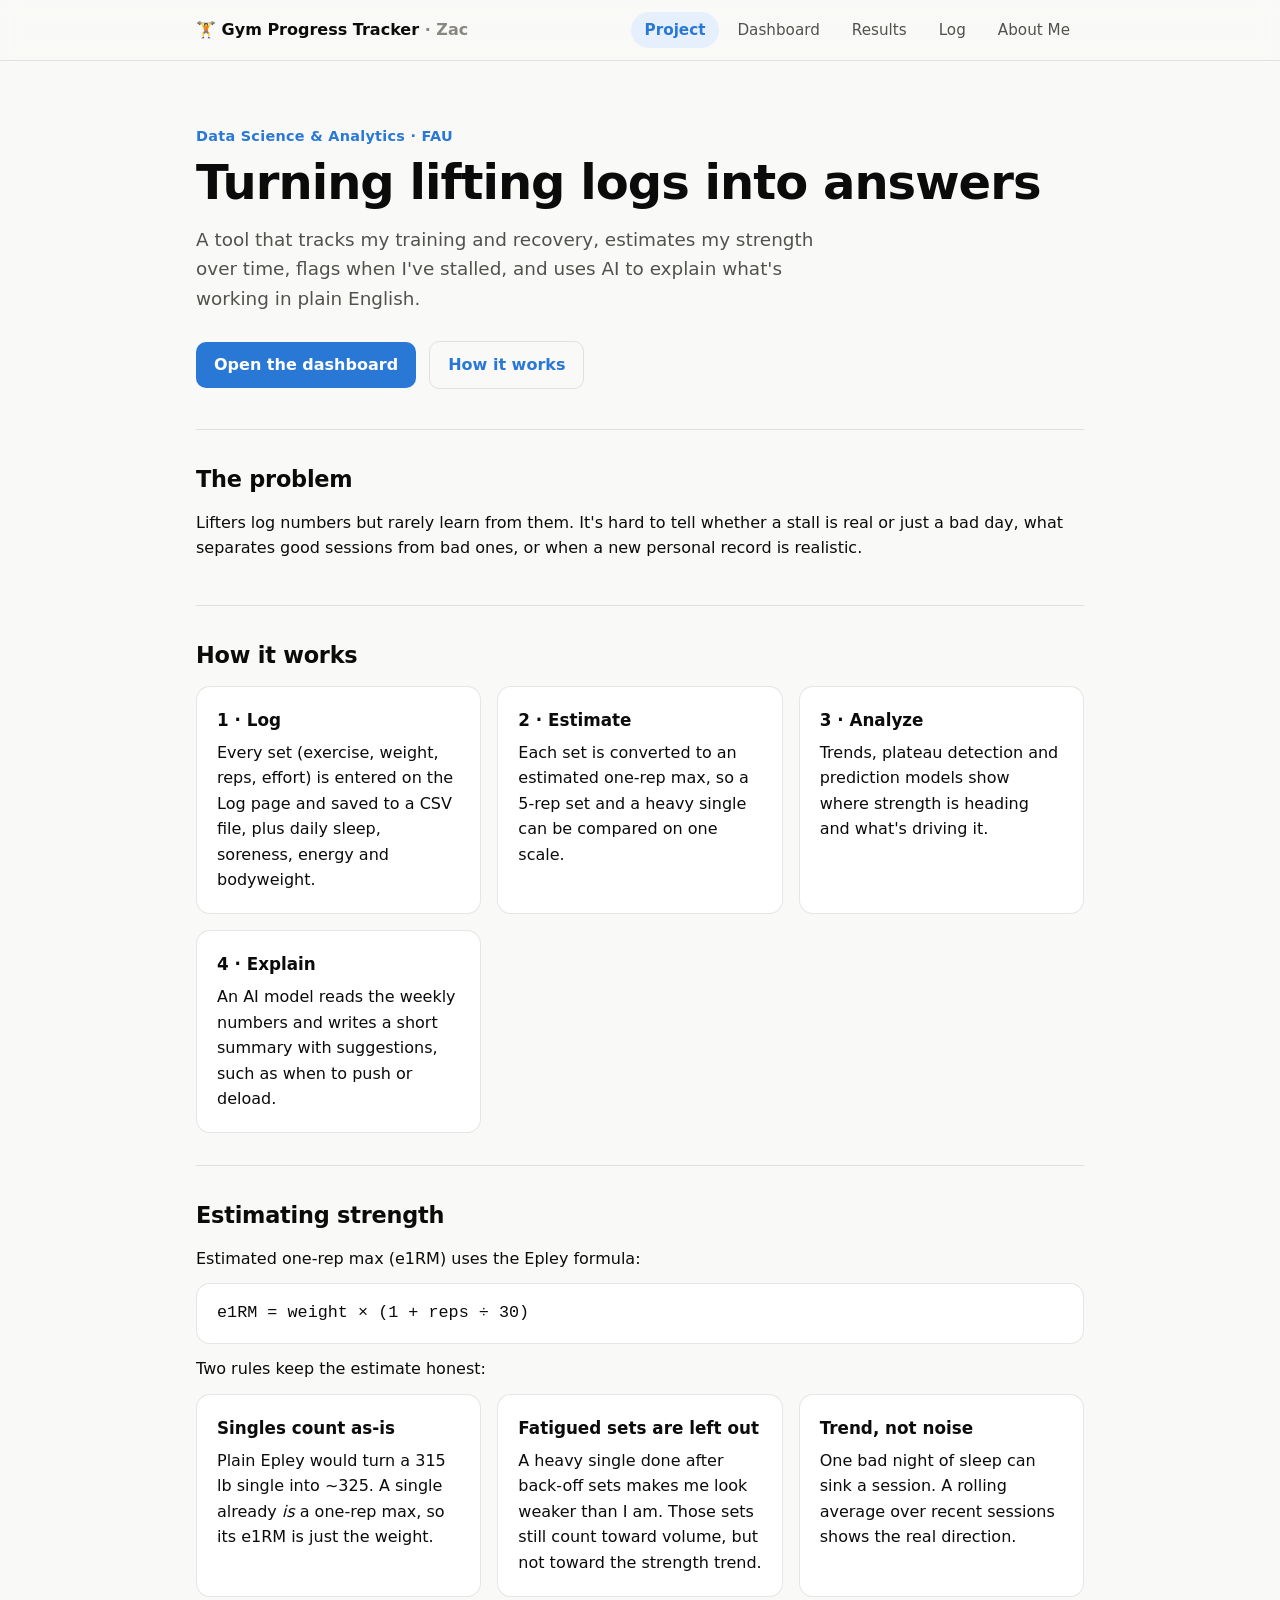
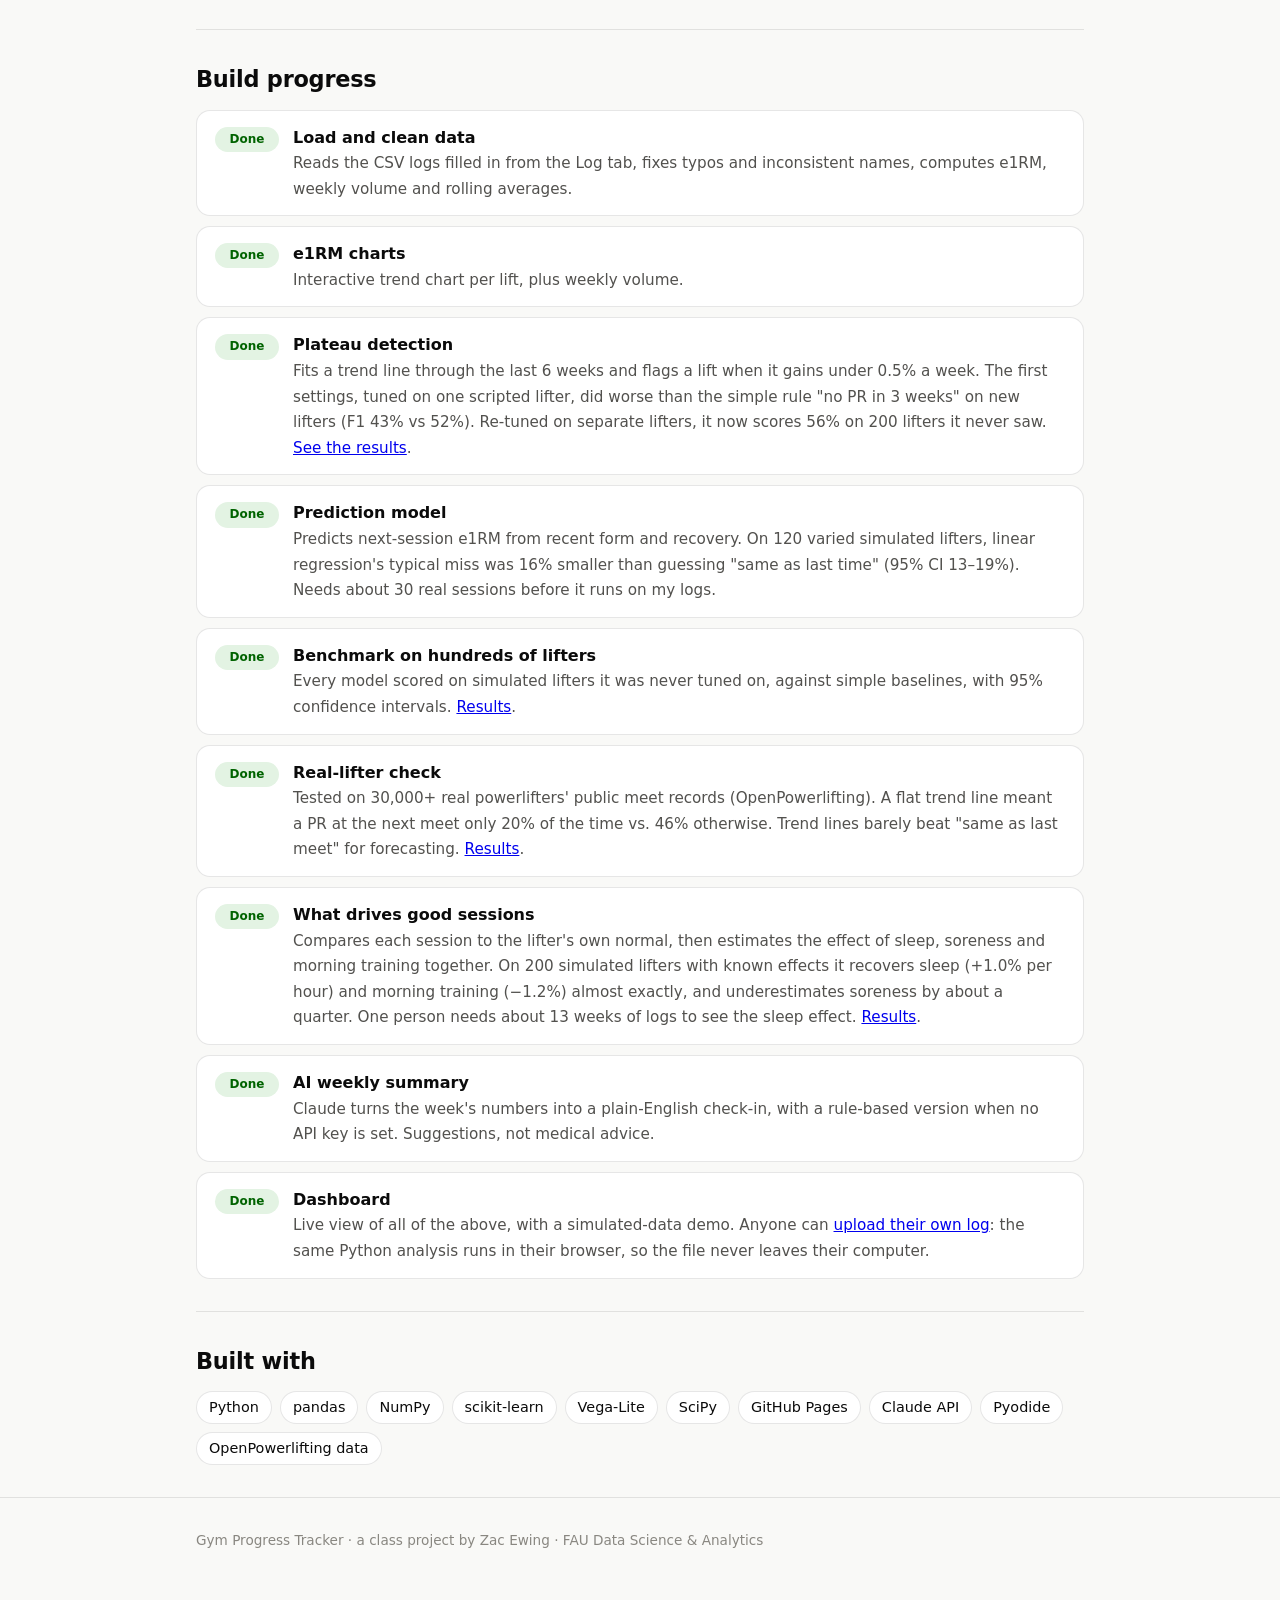
==== commit a518158d: "Add "what drives good sessions" and upload-your-own-log What drives good sessions (src/drivers.py): " ====
--- a/website/index.html
+++ b/website/index.html
@@ -95,9 +95,9 @@
         <li><span class="badge done">Done</span><div><strong>Prediction model</strong><span class="desc">Predicts next-session e1RM from recent form and recovery. On 120 varied simulated lifters, linear regression's typical miss was 16% smaller than guessing "same as last time" (95% CI 13–19%). Needs about 30 real sessions before it runs on my logs.</span></div></li>
         <li><span class="badge done">Done</span><div><strong>Benchmark on hundreds of lifters</strong><span class="desc">Every model scored on simulated lifters it was never tuned on, against simple baselines, with 95% confidence intervals. <a href="results.html">Results</a>.</span></div></li>
         <li><span class="badge done">Done</span><div><strong>Real-lifter check</strong><span class="desc">Tested on 30,000+ real powerlifters' public meet records (OpenPowerlifting). A flat trend line meant a PR at the next meet only 20% of the time vs. 46% otherwise. Trend lines barely beat "same as last meet" for forecasting. <a href="results.html">Results</a>.</span></div></li>
-        <li><span class="badge wip">Started</span><div><strong>What drives good sessions</strong><span class="desc">How sleep, soreness and time of day relate to performance.</span></div></li>
+        <li><span class="badge done">Done</span><div><strong>What drives good sessions</strong><span class="desc">Compares each session to the lifter's own normal, then estimates the effect of sleep, soreness and morning training together. On 200 simulated lifters with known effects it recovers sleep (+1.0% per hour) and morning training (−1.2%) almost exactly, and underestimates soreness by about a quarter. One person needs about 13 weeks of logs to see the sleep effect. <a href="results.html">Results</a>.</span></div></li>
         <li><span class="badge done">Done</span><div><strong>AI weekly summary</strong><span class="desc">Claude turns the week's numbers into a plain-English check-in, with a rule-based version when no API key is set. Suggestions, not medical advice.</span></div></li>
-        <li><span class="badge wip">Started</span><div><strong>Dashboard</strong><span class="desc">Live view of all of the above, with a simulated-data demo mode for features that need months of history.</span></div></li>
+        <li><span class="badge done">Done</span><div><strong>Dashboard</strong><span class="desc">Live view of all of the above, with a simulated-data demo. Anyone can <a href="dashboard.html">upload their own log</a>: the same Python analysis runs in their browser, so the file never leaves their computer.</span></div></li>
       </ol>
     </section>
 
@@ -105,7 +105,7 @@
       <h2>Built with</h2>
       <ul class="chips">
         <li>Python</li><li>pandas</li><li>NumPy</li><li>scikit-learn</li>
-        <li>Vega-Lite</li><li>SciPy</li><li>GitHub Pages</li><li>Claude API</li><li>OpenPowerlifting data</li>
+        <li>Vega-Lite</li><li>SciPy</li><li>GitHub Pages</li><li>Claude API</li><li>Pyodide</li><li>OpenPowerlifting data</li>
       </ul>
     </section>
   </main>
--- a/website/style.css
+++ b/website/style.css
@@ -300,3 +300,13 @@
 .results-pair { display: grid; grid-template-columns: repeat(auto-fit, minmax(280px, 1fr)); gap: 14px; }
 .plain-list { margin: 0; padding-left: 20px; display: grid; gap: 10px; }
 #table-detector, #table-model { white-space: normal; }
+
+/* ---------- Upload your own log (Dashboard) ---------- */
+.upload { margin: 0 0 20px; }
+.upload .form { margin-top: 12px; }
+.upload input[type="file"] { padding: 8px; }
+button.linklike {
+  font: inherit; color: var(--accent); background: none; border: none; padding: 0;
+  text-decoration: underline; cursor: pointer;
+}
+button.button:disabled { opacity: 0.6; cursor: progress; }
